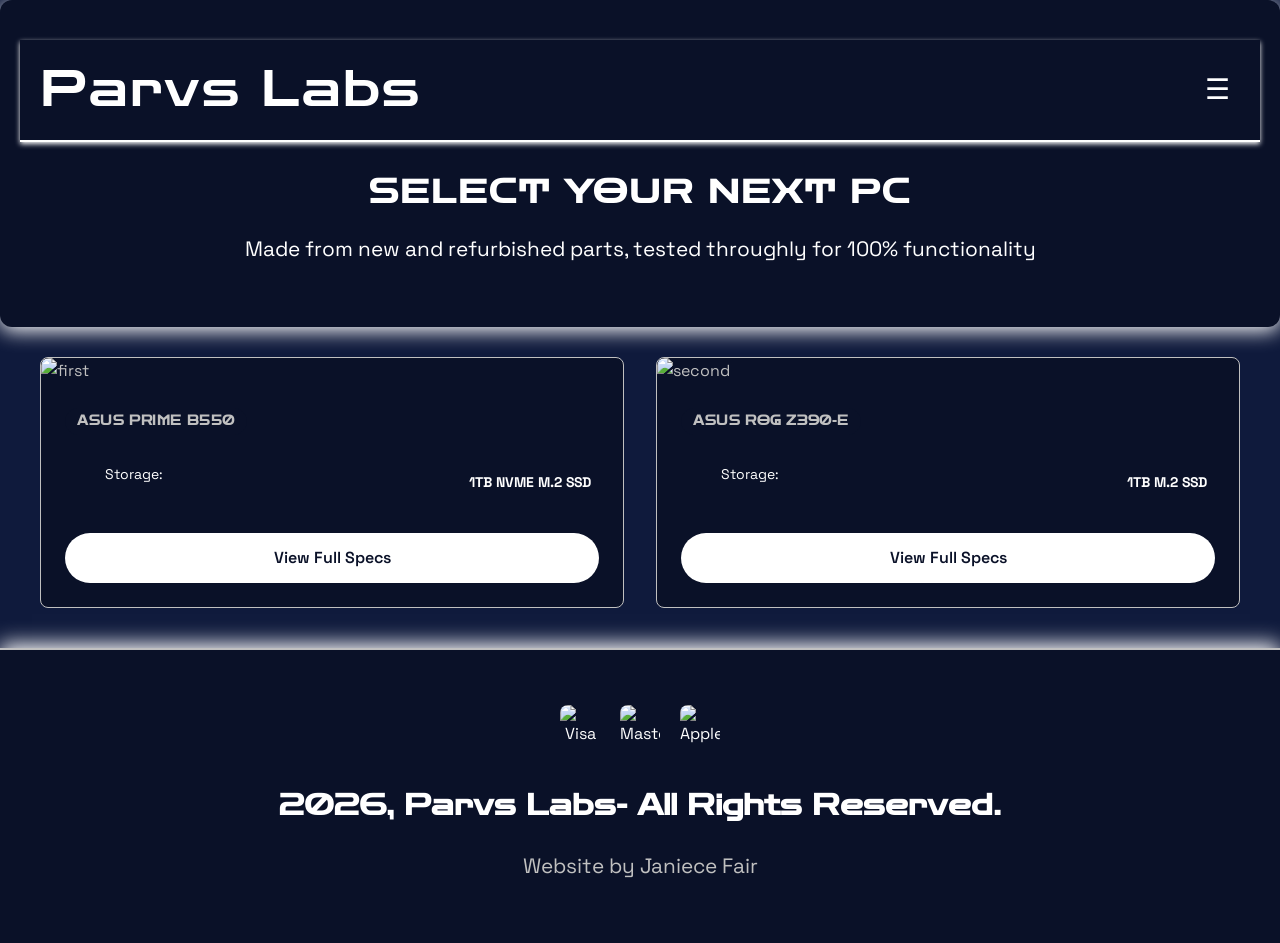
==== catalog.html @ 858e5aab "Add files via upload" ====
<!DOCTYPE html>
<html lang="en">
<head>
<meta charset="UTF-8">
<meta name="viewport" content="width=device-width, initial-scale=1.0">
<title>Parvs Labs</title>
<link rel="preconnect" href="https://fonts.googleapis.com">
<link rel="preconnect" href="https://fonts.gstatic.com" crossorigin>
<link href="https://fonts.googleapis.com/css2?family=Space+Grotesk:wght@300..700&display=swap" rel="stylesheet">
 <link rel="preconnect" href="https://fonts.googleapis.com">
<link rel="preconnect" href="https://fonts.gstatic.com" crossorigin>
<link href="https://fonts.googleapis.com/css2?family=Zen+Dots&display=swap" rel="stylesheet">
<link rel="stylesheet" href="Midterm.css">
</head>
<body>
<header>
<nav>
<div class="logo">Parvs Labs</div>
  <div class="hamburger-menu">
    <div class="hamburger-icon">&#9776;</div>

    <ul class="hamburger-dropdown">
      <li><a href="index.html">Home</a></li>
      <li><a href="about.html">About</a></li>
      <li><a href="custom-order.html">Custom Order</a></li>
      <li><a href="cart.html">Shopping Cart</a></li>
    </ul>
  </div>
</nav>
<h3> Select Your Next PC</h3>
<p>Made from new and refurbished parts, tested throughly for 100% functionality</p>
</header>
<main class="catalog-grid">
<article class="pc-card">
<img src="IMG_3886.JPEG" alt="first">
<div class="pc-card-content">
<span class="tag">ASUS PRIME B550</span>

<ul class="pc-card-specs">
<li><span>Storage:</span> <strong>1TB NVME M.2 SSD</strong></li>
</ul>

<a href="pc-detail.html" class="btn-view">View Full Specs</a>
</div>
</article>

<article class="pc-card">
<img src="IMG_3279.JPEG" alt="second">
<div class="pc-card-content">
<span class="tag">ASUS ROG Z390-E</span>

<ul class="pc-card-specs">
<li><span>Storage:</span> <strong>1TB M.2 SSD</strong></li>
</ul>

<a href="#" class="btn-view">View Full Specs</a>
</div>
</article>
</main>
<footer class="site-footer">
<div class="footer-content">
        <div class="payment-icons">
            <img src="https://cdn.jsdelivr.net/gh/simple-icons/simple-icons/icons/visa.svg" alt="Visa">
			    <img src="https://cdn.jsdelivr.net/gh/simple-icons/simple-icons/icons/mastercard.svg" alt="Mastercard">
            <img src="https://cdn.jsdelivr.net/gh/simple-icons/simple-icons/icons/applepay.svg" alt="Apple Pay">
</div>
<h4>2026, Parvs Labs- All Rights Reserved.</h4>
<p>Website by Janiece Fair</p>
</div>
</footer>

</body>
</html>
---- Midterm.css ----
:root {
--font-headline: 'Zen dots', serif;
--font-body: 'Space Grotesk' , sans-serif;
}

body {
	background-color: #0F1A3C;
	line-height: 1.6;
	color: #c0c0c0;
	padding: 0;
	font-family: var(--font-body);
	-webkit-font-smoothing: antialiased;
	margin: 0;
	
}
img {
	max-width: 100%;
	height: auto;
	display: block;
	border-radius: 8px;
}
nav {
	display: flex;
	justify-content: space-between;
	align-items: center;
	background-color:#0a1128;
	padding: 10px 20px;
	gap: 20px;
	border-bottom: 2px solid;
	box-shadow: 0 2px 5px;
	position: sticky;
	top: 0;
	z-index: 1000;
	font-family: var(--font-headline);
}
.logo {
	font-size: 50px;
	color:#ffffff ;
	letter-spacing: 2px;
}

nav-menu a {
padding: 10px 20px;
color: #c0c0c0;
font-size: 13px;
transition: color 0.3s ease, text-shadow 0.3s ease;
}
.search-bar {
	padding:8px 12px;
	border-radius: 4px;
	font-family: var(--font-body);
	width: 200px;
}

.hamburger-icon {
  font-size: 28px;
  cursor: pointer;
  color: #ffffff;
  padding: 10px;
}


.hamburger-menu {
  position: relative;
}


.hamburger-dropdown {
  display: none;
  position: absolute;
  right: 0;
  background-color: #0a1128;
  list-style: none;
  padding: 10px 0;
  margin: 0;
  border-radius: 6px;
  width: 180px;
  z-index: 999;
}

.hamburger-dropdown li a {
  display: block;
  padding: 10px 15px;
  color: #ffffff;
  text-decoration: none;
  font-family: var(--font-body);
}

.hamburger-dropdown li a:hover {
  background-color: #c0c0c0;
}


.hamburger-menu:hover .hamburger-dropdown {
  display: block;
}



header {
	border-bottom: 1px;
	padding: 40px 20px;
	background-color: #0a1128;
	color: #ffffff;
	text-align: center;
	border-radius: 12px;
	margin-bottom: 30px;
	box-shadow: 0 4px 20px;
}
h1, h2, h3 {
	font-weight: 700;
	font-family: var(--font-headline);
	font-size: 2rem;
	letter-spacing: 2px;
line-height: 1.2; 
color: #ffffff;
text-transform: uppercase;
text-align: center;
margin-bottom: 20px;
}
p {
	text-align: center;
	font-size:1.3rem;
}
.hero-banner {
	text-align:center;
	font-size: 1.3rem;
}
	.spec-label .data-spec {
		font-family: var(--font-body);
		color:#c0c0c0 ;
	}
	.btn-active {
		font-family: var(--font-body);
		color: #0a1128;
		background-color: #c0c0c0;
		border: 2px solid #ffffff;
		padding: 10px 20px;
		cursor: pointer;
		transition: all 0.3s ease;
		text-decoration: none;
	}
	.text-center-wrapper {
		display: flex;
		justify-content: center;
		margin-top: 20px;
		text-align: center;
	}
	
	.btn-active:hover {
		background-color: #ffffff;
		box-shadow: 0 0 15px #c0c0c0;
	}

	.btn-view {
		margin-top: auto;
		background: #ffffff;
		color: #0a1128;
		border: none;
		padding: 0.75rem 1rem;
		border-radius: 9999px;
		font-weight: 600;
		cursor: pointer;
		transition: all 0.3s ease;
		text-align: center;
		text-decoration: none;
	}
	.btn-view:hover {
		opacity: 0.9;
		box-shadow: 0 0 15px;
	}
	.btn-add-to-cart {
		display: block;
		width: 100%;
		background-color: #c0c0c0;
		color: #0a1128;
		text-align: center;
		font-size: 1.1rem;
		font-weight: bold;
		border: none;
		border-radius: 6px;
		cursor: pointer;
		transition: background 0.2s;
	}
	.btn-add-to-cart:hover {
		background-color: #ffffff;
	}
	.nav-btn {
		position:absolute;
		top: 50%;
		transform: translateY(-50%);
		background-color: #c0c0c0;
		color: #ffffff;
		border: none;
		padding: 16px;
		cursor: pointer;
		font-size: 18px;
		z-index: 10;
		transition: #ffffff 0.3s;
	}
	.nav-btn:hover {
		background-color: #ffffff;
	}
	.prev { left: 0; border-radius: 0 3px 3px 9; }
	.next { right: 0; border-radius: 3px 0 0 3px; }
	

.review-container {
  max-width: 700px;
  margin: 40px auto;
  background-color: #0a1128;
  padding: 30px;
  border-radius: 12px;
  box-shadow: 0 4px 20px;
  color: #ffffff;
  text-align: center;
}

.review-container h3 {
  font-family: var(--font-headline);
  font-size: 2rem;
  margin-bottom: 10px;
}

.review-container p {
  font-size: 1.1rem;
  color: #c0c0c0;
  margin-bottom: 25px;
}

.review-form {
  display: flex;
  flex-direction: column;
  gap: 15px;
  text-align: left;
}

.review-form label {
  font-family: var(--font-body);
  color: #ffffff;
}

.review-form input,
.review-form select,
.review-form textarea {
  padding: 10px;
  border-radius: 6px;
  border: 1px solid #c0c0c0;
  background-color: #0a1128;
  color: #ffffff;
  font-family: var(--font-body);
}

.review-form input::placeholder,
.review-form textarea::placeholder {
  color: #c0c0c0;
}

.review-form button {
  margin-top: 20px;
  width: 100%;
}
.site-footer {
  background-color: #0a1128;
  padding: 40px 20px;
  text-align: center;
  color: #ffffff;
  margin-top: 40px;
  border-top: 2px solid #c0c0c0;
  box-shadow: 0 -4px 20px;
}

.site-footer h4 {
  font-family: var(--font-headline);
  font-size: 1.8rem;
  margin-bottom: 10px;
}

.site-footer p {
  font-family: var(--font-body);
  color: #c0c0c0;
  margin-bottom: 20px;
}
.payment-icons img {
    width: 40px;
    height: 40px;
}
	.payment-icons {
	display: flex;
	flex-direction: row;
	justify-content: center;
	align-items: center;
	gap: 20px;
	margin-top: 15px;
}
.catalog-grid {
	display: grid;
	grid-template-columns: 1fr;
	gap: 1rem;
	max-width: 1200px;
	margin: 0 auto;
}
.pc-card {
	background: #0a1128;
	border: 1px solid;
	border-radius: 8px;
	overflow: hidden;
	transition: all 0.3s cubic-bezier(0.4, 0, 0.2, 1);
	display: flex;
	flex-direction: row;
	align-items: stretch;
	height: auto;
}
.pc-card:hover {
	transform: translateY(-4px);
	border-color: #c0c0c0;
	box-shadow: 0 10px 20px;
}
.pc-card-content {
	padding: 1.25rem;
	display: flex;
	flex-direction: column;
    gap: 0.75rem;
}
.pc-card-specs {
	list-style: none;
	margin: 1rem 0;
	font-family: var(--font-body);
}
.pc-card-specs li {
	font-size: 0.75rem;
	color: #ffffff;
	margin-bottom: 0.15rem;
	display: flex;
	justify-content: space-between;
}
.pc-card-specs strong {
	color: #ffffff;
	padding: 0.5rem;
}
.tag {
	display: inline-block;
	background: #0a1128;
	color: #c0c0c0;
	padding: 0.25rem 0.75rem;
	border-radius: 9999px;
	font-size: 0.75rem;
	font-weight: 600;
	text-transform: uppercase;
	letter-spacing: 0.05em;
	align-self: flex-start;
	font-family: var(--font-headline);
}
.product-container {
	width: 100%;
	max-width: 950px;
	background: #0a1128;
	padding: 30px;
	box-shadow: 0 4px 15px;
	border-radius: 8px;
}
.product-info {
	padding: 30px 20px;
	margin-bottom: 20px;
	margin: 0 auto;
	max-width: 900px;
	text-align: center;
	border-radius: 12px;
}
.product-info h1 {
	font-size: 2rem;
	color: #ffffff;
	margin-top: 0;
}
.product-info h3 {
	margin: 30px 0 20px;
	text-align: center;
}
.product-info p {
	text-align: left;
	font-size: 1.1rem;
	line-height: 1.6;
}
.price {
	font-size: 1.6rem;
	color: #c0c0c0;
	font-weight: bold;
	margin: 15px 0;
	text-align:center;
}
.description {
	line-height: 1.6;
	color: #ffffff;
	margin-bottom: 25px;
}
.specs-table {
	gap: 15px 30px;
	width: 100%;
	border-collapse: collapse;
	margin-bottom: 20px 0 30px 0;
}
.specs-table th,
.specs-table td {
	padding: 12px 10px;
	text-align: center;
	border-bottom: 1px solid;
	font-size: 0.95rem;
}
.specs-table th, 
.specs-table td {
	color: #ffffff;
	width: 30%;
}
.slideshow-container { max-width: 1000px; position: relative; margin: auto; width:100%; }
.slideshow-container img {
	width: 100%;
	height: auto;
	display: block;
}
.mySlides { display: none; }
.mySlides-b { display:none; }
.fade { animation-name: fade; animation-duration: 1.5s; }
@keyframes fade { from {opacity: .4} to {opacity: 1} }

.slide.active {
	opacity: 1;
	pointer-events: auto;
}
.slide {
	position: absolute;
	inset: 0;
	opacity: 0;
	transition: opacity 1s ease-in-out;
}
.slide img,
.slide video {
	width: 100%;
	height: 100%;
	object-fit: contain;
}
#media-mixer-slideshow.slideshow-container {
	max-width: 1000px;
	height: 562px;
	background-color: #0F1A3C;
	}


	
@media (max-width: 768px) {

  .nav {
    flex-direction: column;
    gap: 10px;
    padding: 15px;
  }

  .logo {
    font-size: 32px;
    text-align: center;
  }

  .search-bar {
    width: 100%;
    max-width: 300px;
  }

  .hamburger-menu {
    width: 100%;
    display: flex;
    justify-content: center;
  }

  .hero-banner h1 {
    font-size: 1.6rem;
  }

  .hero-banner p {
    font-size: 1.1rem;
  }

  .btn-active {
    width: 100%;
    max-width: 250px;
    margin: 15px auto 0;
    display: block;
  }


  .review-container {
    margin: 20px;
    padding: 20px;
  }

  .custom-form,
  .review-form {
    gap: 10px;
  }

  .site-footer h4 {
	  font-size: 1.4rem;
  }
  .site-footer p {
	  font-size: 1rem;
  }
.footer-content {
	max-width: 900px;
	margin: 0 auto;
}
.responsive-img {
	max-width: 100%;
	height: auto;
}

    h2 {
        font-size: 1.6rem;
        letter-spacing: 1px;
    }

    .hero-banner {
        font-size: 1.1rem;
    }
}
	.catalog-grid {
		grid-template-columns: repeat(2, 1fr);
		gap: 2rem;
	}
	.pc-card {
		flex-direction: column;
		height: auto;
	}
	.pc-card-content {
		padding: 1.5rem;
	}
	.pc-card-specs {
		margin: 1rem 0;
	}
	.pc-card-specs li {
		font-size: 0.875rem;
		margin-bottom: 0.25rem;
	}
	.tag {
		display: inline-block;
	}
	.btn-view {
		font-size: 1rem;
		padding: 0.75rem 1rem;
		margin-top: auto;
	}
	
    .product-container {
        grid-template-columns: 1fr;
        gap: 20px;
        padding: 20px;
		border-radius: 0;
    }

	.product-info h1 {
		font-size: 1.6rem;
	}
	.price {
		font-size: 1.4rem;
	}
	.specs-table th {
		width: 40%;
		font-size: 0.9rem;
	}
	.specs-table td {
		font-size: 0.9rem;
	}
	.btn-add-to-cart {
		padding: 18px;
		font-size: 1.2rem;
	}
	
		
}
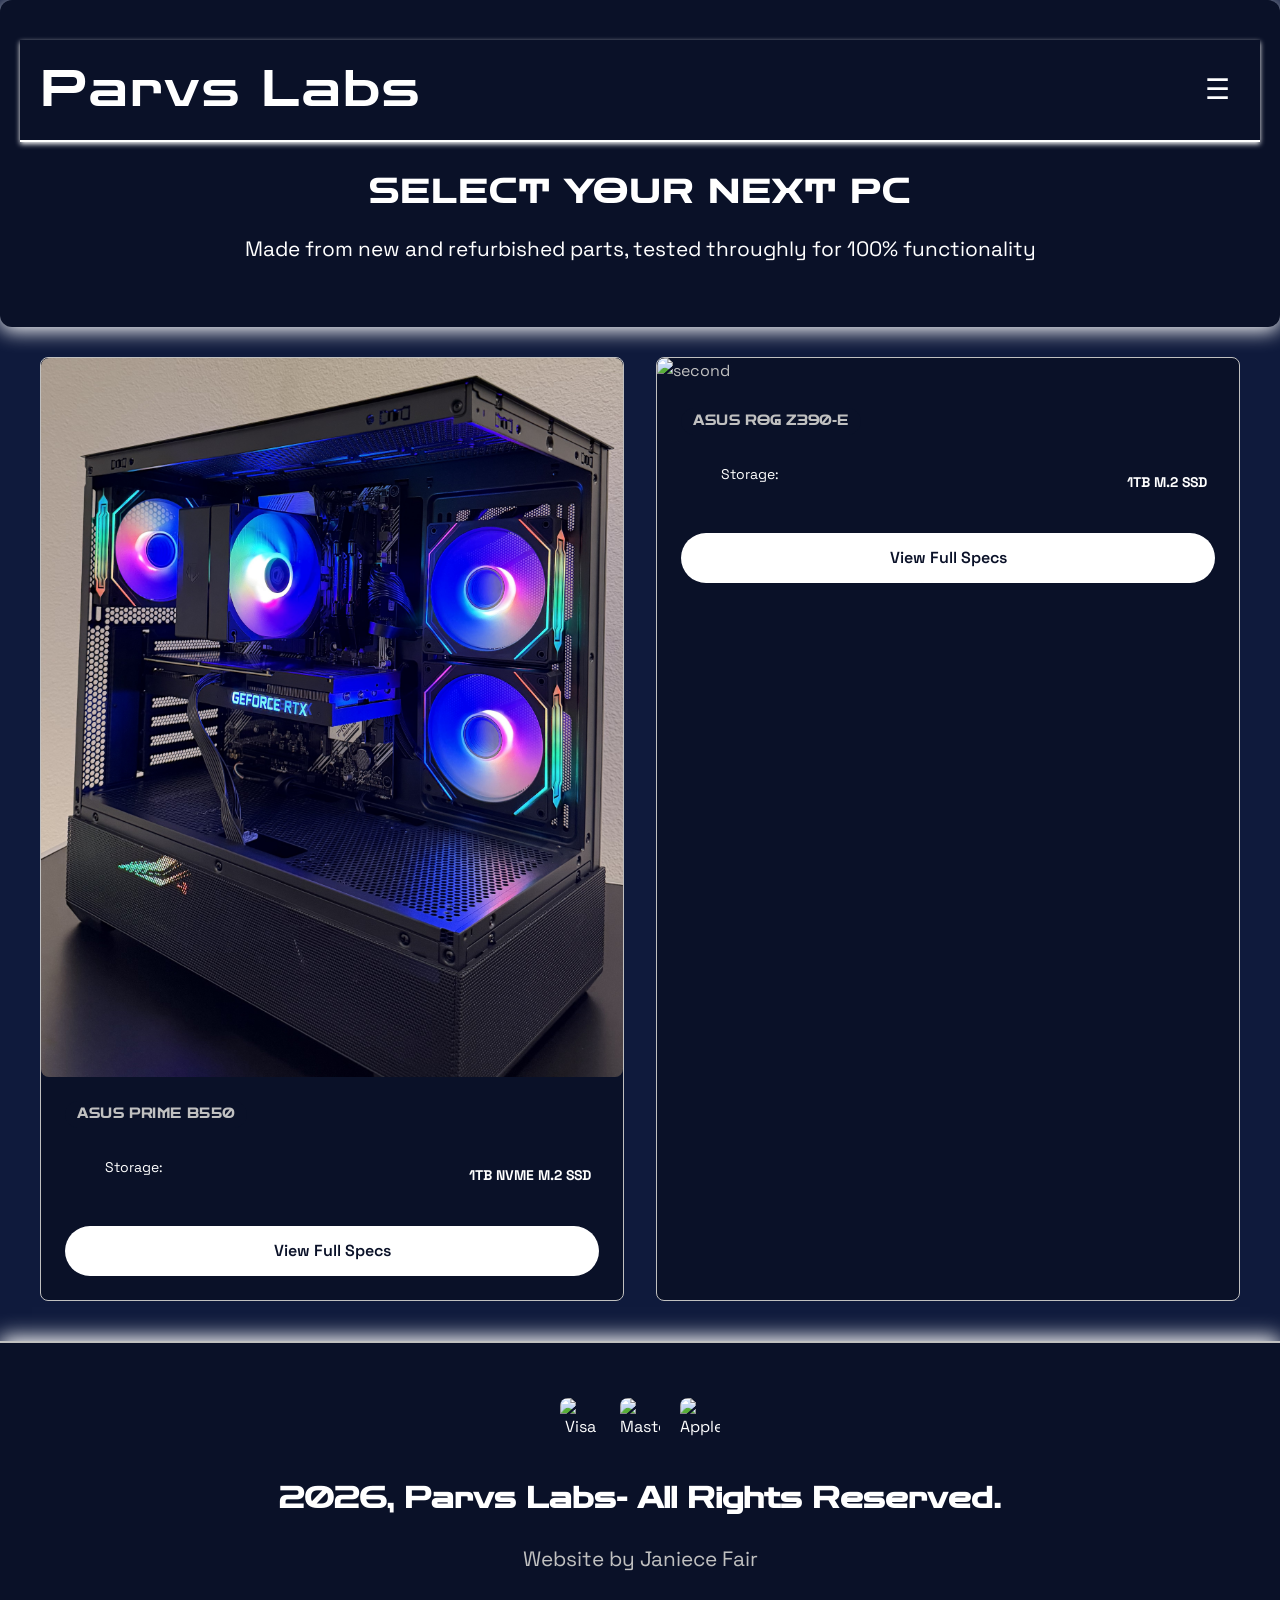
==== commit 4cdd6167: "Update catalog.html" ====
--- a/catalog.html
+++ b/catalog.html
@@ -32,7 +32,7 @@
 </header>
 <main class="catalog-grid">
 <article class="pc-card">
-<img src="IMG_3886.JPEG" alt="first">
+<img src="IMG_3886.jpeg" alt="first">
 <div class="pc-card-content">
 <span class="tag">ASUS PRIME B550</span>
 
@@ -70,4 +70,4 @@
 </footer>
 
 </body>
-</html>+</html>
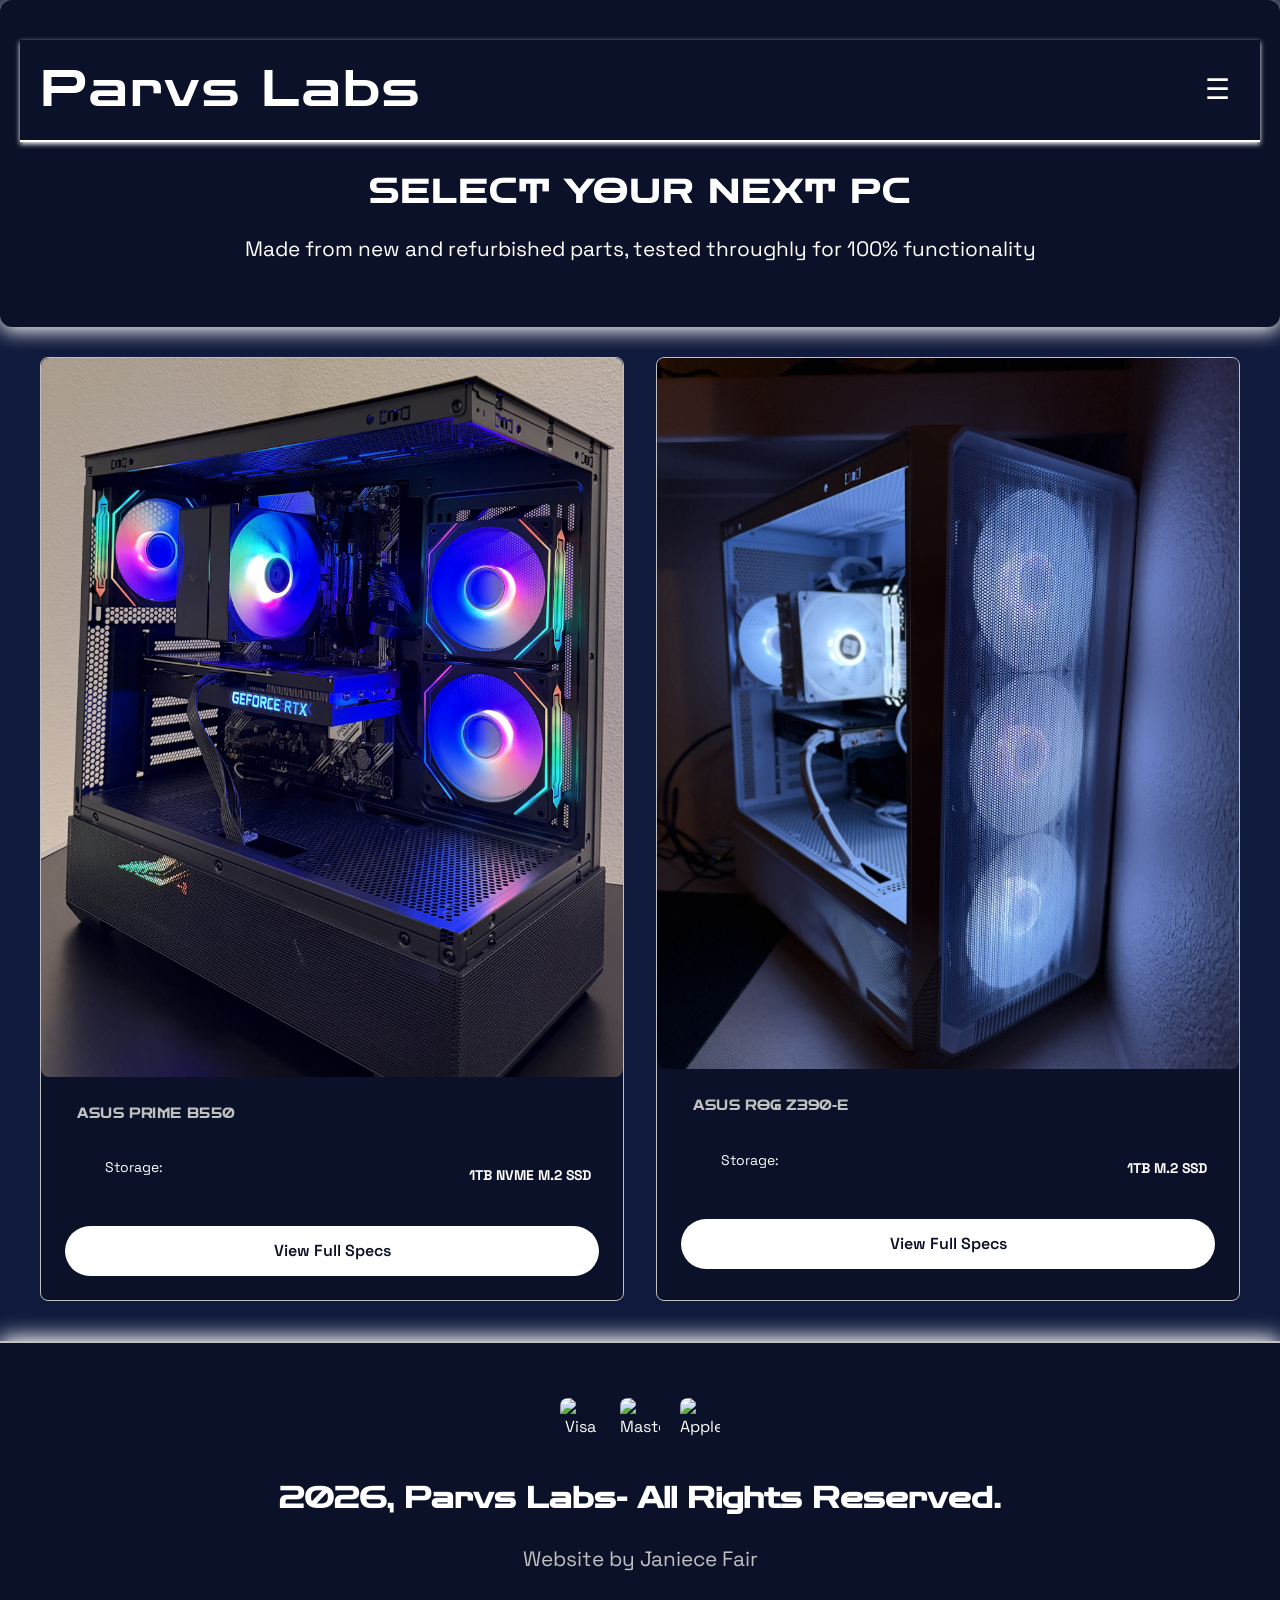
==== commit 9de7cf47: "Update catalog.html" ====
--- a/catalog.html
+++ b/catalog.html
@@ -45,7 +45,7 @@
 </article>
 
 <article class="pc-card">
-<img src="IMG_3279.JPEG" alt="second">
+<img src="IMG_3279.jpeg" alt="second">
 <div class="pc-card-content">
 <span class="tag">ASUS ROG Z390-E</span>
 
